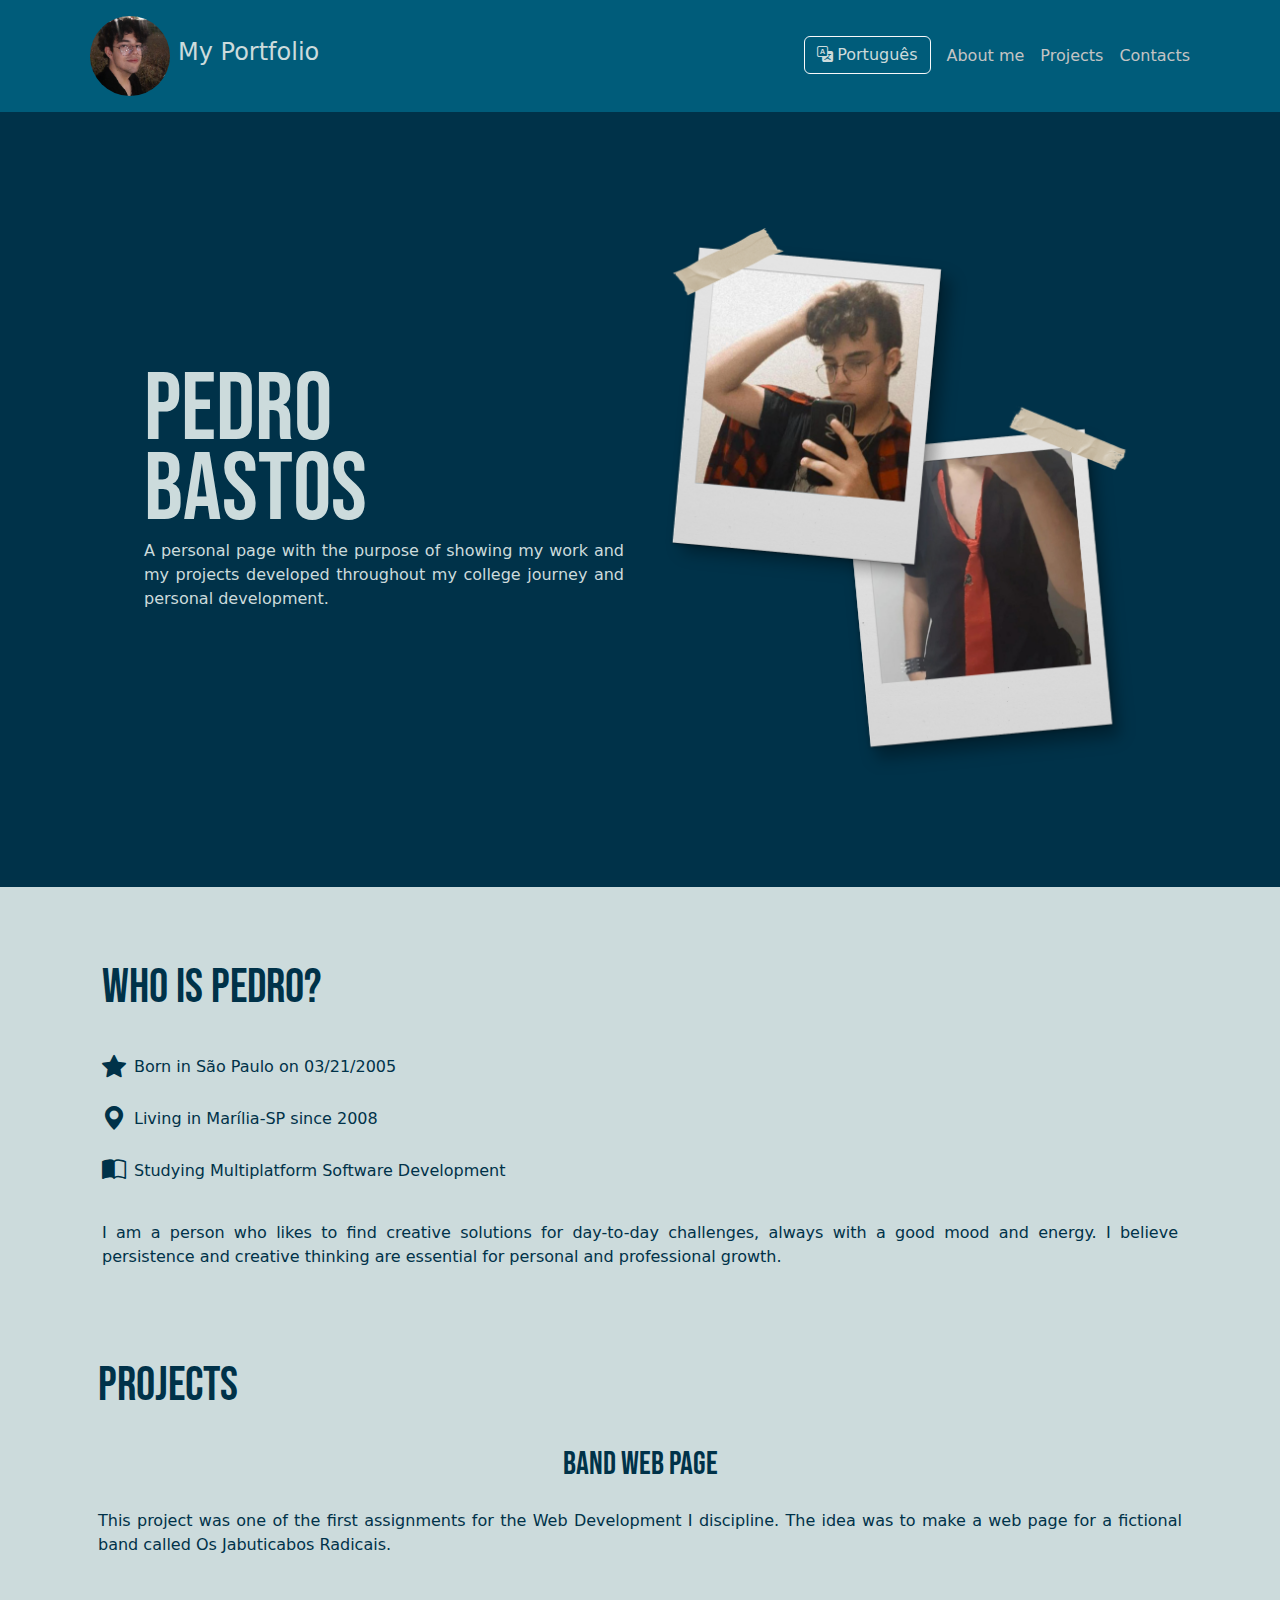
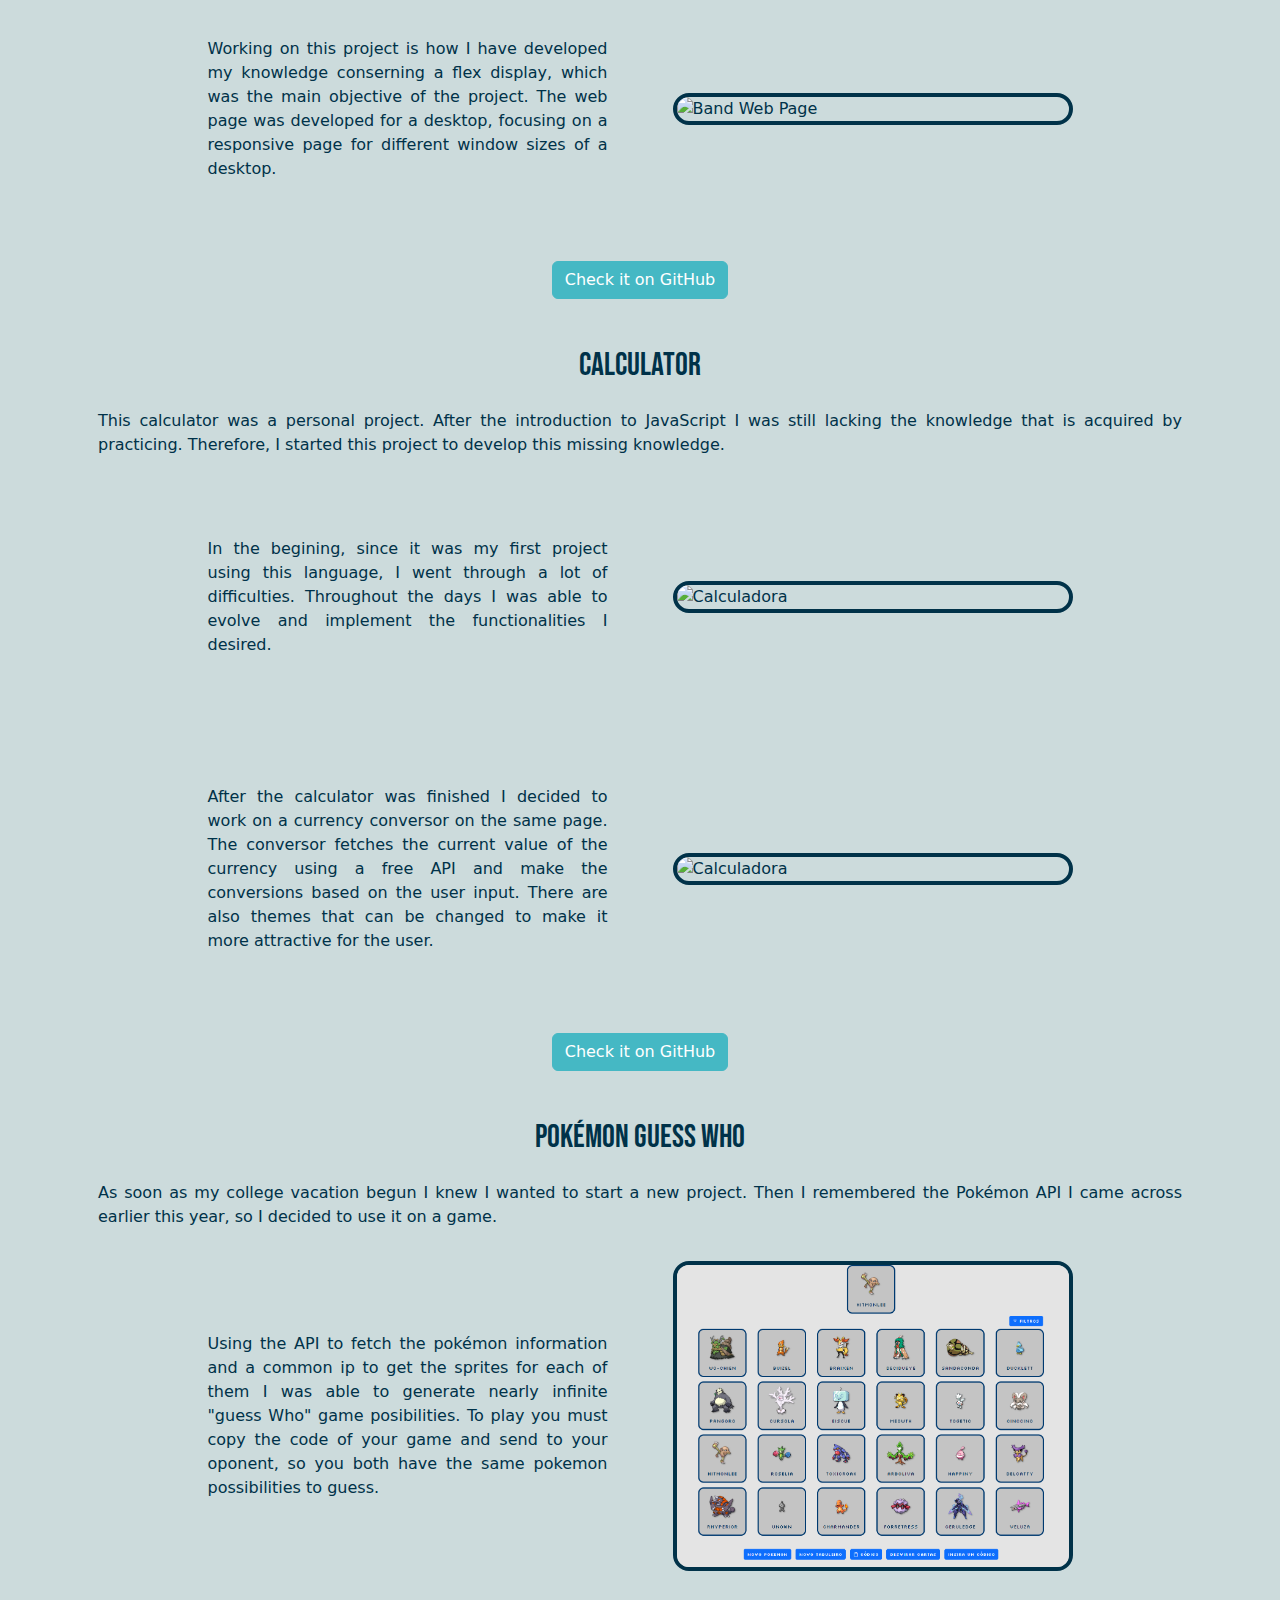
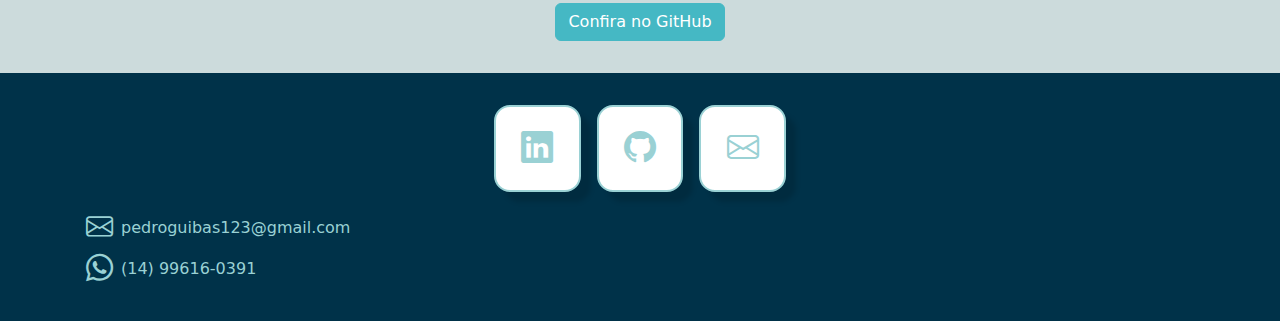
==== portfolio-eng.html @ 7d186d84 "Adição do projeto Cara-a-Cara (English Version)" ====
<!DOCTYPE html>
<html lang="pt-br">
    <head>
        <title>Pedro Bastos</title>
        <meta charset="utf-8">
        <meta name="viewport" content="width=device-width, initial-scale=1" />
        <link href="https://cdn.jsdelivr.net/npm/bootstrap@5.3.3/dist/css/bootstrap.min.css" rel="stylesheet" integrity="sha384-QWTKZyjpPEjISv5WaRU9OFeRpok6YctnYmDr5pNlyT2bRjXh0JMhjY6hW+ALEwIH" crossorigin="anonymous">
        <link rel="stylesheet" href="https://cdn.jsdelivr.net/npm/bootstrap-icons@1.11.3/font/bootstrap-icons.min.css">
        <link href="css/style.css" rel="stylesheet" type="text/css">
    </head>
    <body>
        <header>
            <div class="headerContainer container">
                <div class="headerContent row">
                    <nav class="navbar navbar-expand-lg">
                        <div class="container">
                            <div class="nav-brand d-flex align-items-center">
                                <a href="#">
                                    <img src="img/brandImage.jpeg" alt="Logo Disc-ing" class="headerLogo">
                                </a>
                                <h1 class="headerTitle">My Portfolio</h1>
                            </div>
                            <div id="translateLinkContainerMd" class="translateLinkContainer">
                                <a href="index.html" class="translateLink align-items-center d-flex justify-content-center align-items-center btn btn-outline-light">
                                    <i class="bi bi-translate"></i>
                                    <p class="mb-0">Português</p>
                                </a>
                            </div>
                            <button class="navbar-toggler" type="button" data-bs-toggle="collapse" data-bs-target="#navbarSupportedContent" aria-controls="#navbarSupportedContent" aria-expanded="false" aria-label="Esconder a navegação">
                                <i class="bi bi-list p-0"></i>
                            </button>
                            <div class="collapse navbar-collapse justify-content-end" id="navbarSupportedContent">
                                <div id="translateLinkContainerLg" class="translateLinkContainer">
                                    <a href="index.html" class="translateLink align-items-center d-flex justify-content-between gap-1 btn btn-outline-light">
                                        <i class="bi bi-translate"></i>
                                        <p class="mb-0">Português</p>
                                    </a>
                                </div>
                                <ul class="navbar-nav ml-auto mb-lh-0">
                                    <li class="nav-item">
                                        <a class="nav-link" href="#sobreMim">About me</a>
                                    </li>
                                    <li class="nav-item">
                                        <a class="nav-link" href="#projetos">Projects</a>
                                    </li>
                                    <li class="nav-item">
                                        <a class="nav-link" href="#contato">Contacts</a>
                                    </li>
                                </ul>
                            </div>
                        </div>
                    </nav>
                </div>
            </div>
        </header>
        <main>
            <section class="mainIntroContainer p-3 container-fluid d-flex align-items-center">
                <div class="mainIntro container col-10 d-flex flex-wrap justify-content-center align-items-center">
                    <div class="mainIntroTitleContainer m-3 d-flex justify-content-center">
                        <div class="mainIntroTitleContent">
                            <h1 class="mainIntroTitle">Pedro<br>Bastos</h1>
                            <p class="mainIntroText">A personal page with the purpose of showing my work and my projects developed throughout my college journey and personal development.</p>    
                        </div>
                    </div>
                    <div class="mainIntroImageContainer m-3">
                        <img src="img/introImage.png" alt="Imagem de Pedro Bastos" class="mainIntroImage">
                    </div>
                </div>
            </section>
            <section class="sobreMimContainer conteiner-fluid" id="sobreMim">
                <div class="sobreMim container d-flex flex-column p-3 justify-content-center">
                    <h1 class="mainTitles">Who is Pedro?</h1>
                    <div class="d-flex flex-wrap flex-column gap-3 m-3">
                        <div class="sobreTopicContainer d-flex align-items-center">
                            <i class="bi bi-star-fill"></i><p class="sobreTopic m-0">Born in São Paulo on 03/21/2005</p>
                        </div>
                        <div class="sobreTopicContainer d-flex align-items-center">
                            <i class="bi bi-geo-alt-fill"></i><p class="sobreTopic m-0">Living in Marília-SP since 2008</p>
                        </div>
                        <div class="sobreTopicContainer d-flex align-items-center">
                            <i class="bi bi-book-half"></i><p class="sobreTopic m-0">Studying Multiplatform Software Development</p>
                        </div>
                    </div>
                    <p class="sobreMimText m-3">I am a person who likes to find creative solutions for day-to-day challenges, always with a good mood and energy. I believe persistence and creative thinking are essential for personal and professional growth.</p>
                </div>
            </section>
            <section class="projetosContainer container-fluid" id="projetos">
                <div class="projetos container d-flex flex-column justify-content-center">
                    <h1 class="mainTitles">Projects</h1>
                    <div class="projeto d-flex flex-column mt-3 mb-3 justify-content-center align-items-center">
                        <h2 class="projectTitle">Band Web Page</h2>
                        <p class="projIntro m-3">This project was one of the first assignments for the Web Development I discipline. The idea was to make a web page for a fictional band called Os Jabuticabos Radicais.</p>
                        <div class="projDiscriptContainer mt-3 mb-3 col-10 d-flex flex-wrap justify-content-around align-items-center">
                            <p class="projDiscript">Working on this project is how I have developed my knowledge conserning a flex display, which was the main objective of the project. The web page was developed for a desktop, focusing on a responsive page for different window sizes of a desktop.</p>
                            <img class="projImg" src="img/jabuticabosCardsImg.png" alt="Band Web Page">
                        </div>
                        <a href="https://github.com/Pedroguibas/Jabuticabos-Radicais" class="downloadBtn m-3 btn btn-primary">Check it on GitHub</a>
                    </div>   
                    <div class="projeto d-flex flex-column mt-3 mb-3 justify-content-center align-items-center">
                        <h2 class="projectTitle">Calculator</h2>
                        <p class="projIntro m-3">This calculator was a personal project. After the introduction to JavaScript I was still lacking the knowledge that is acquired by practicing. Therefore, I started this project to develop this missing knowledge.</p>
                        <div class="projDiscriptContainer mt-3 mb-3 col-10 d-flex flex-wrap justify-content-around align-items-center">
                            <p class="projDiscript">In the begining, since it was my first project using this language, I went through a lot of difficulties. Throughout the days I was able to evolve and implement the functionalities I desired.</p>
                            <img class="projImg" src="img/calcImg.png" alt="Calculadora">
                        </div>
                        <div class="projDiscriptContainer mt-3 mb-3 col-10 d-flex flex-wrap justify-content-around align-items-center">
                            <p class="projDiscript">After the calculator was finished I decided to work on a currency conversor on the same page. The conversor fetches the current value of the currency using a free API and make the conversions based on the user input. There are also themes that can be changed to make it more attractive for the user.</p>
                            <img class="projImg" src="img/conversorImg.png" alt="Calculadora">
                        </div>
                        <a href="https://github.com/Pedroguibas/Calculadora" class="downloadBtn m-3 btn btn-primary">Check it on GitHub</a>
                    </div>
                    <div class="projeto d-flex flex-column mt-3 mb-3 justify-content-center align-items-center">
                        <h2 class="projectTitle">Pokémon Guess Who</h2>
                        <p class="projDiscription m-3">As soon as my college vacation begun I knew I wanted to start a new project. Then I remembered the Pokémon API I came across earlier this year, so I decided to use it on a game.</p>
                        <div class="projDiscriptContainer mt-3 mb-3 col-10 d-flex flex-wrap justify-content-around align-items-center">
                            <p class="projDiscript">Using the API to fetch the pokémon information and a common ip to get the sprites for each of them I was able to generate nearly infinite "guess Who" game posibilities. To play you must copy the code of your game and send to your oponent, so you both have the same pokemon possibilities to guess.</p>
                            <img src="img/Cara-a-caraImg.png" alt="Pokémon Guess Who" class="projImg">
                        </div>
                        <a href="https://github.com/Pedroguibas/Cara-a-Cara" class="downloadBtn m-3 btn btn-primary">Confira no GitHub</a>
                    </div>           
                </div>
            </section>
        </main>
        <footer id="contato">
            <section class="footerContainer container p-3">
                <div class="socialLinksContainer mt-3 d-flex flex-wrap justify-content-center gap-3">
                    <a href="https://www.linkedin.com/in/pedro-bastos-4275b2243/" class="socialIcon d-flex justify-content-center align-items-center">
                        <i class="bi bi-linkedin"></i>
                    </a>
                    <a href="https://github.com/Pedroguibas" class="socialIcon d-flex justify-content-center align-items-center">
                        <i class="bi bi-github"></i>
                    </a>
                    <a href="mailto:pedroguibas123@gmail.com" class="socialIcon d-flex justify-content-center align-items-center">
                        <i class="bi bi-envelope"></i>
                    </a>
                </div>
                <div class="footerContactsContainer pb-3 mt-3">
                    <div class="footerContact d-flex align-items-center gap-2">
                        <i class="bi bi-envelope"></i><p class="footerContacts mb-0">pedroguibas123@gmail.com</p>
                    </div>
                    <div class="footerContact d-flex align-items-center gap-2">
                        <i class="bi bi-whatsapp"></i><p class="footerContacts mb-0">(14) 99616-0391</p>
                    </div>
                </div>
            </section>
        </footer>
        <script src="https://cdn.jsdelivr.net/npm/bootstrap@5.3.3/dist/js/bootstrap.bundle.min.js" integrity="sha384-YvpcrYf0tY3lHB60NNkmXc5s9fDVZLESaAA55NDzOxhy9GkcIdslK1eN7N6jIeHz" crossorigin="anonymous"></script>
    </body>
</html>
---- css/style.css ----
/* --- Geral --- */

@import url("https://cdn.jsdelivr.net/npm/bootstrap-icons@1.11.3/font/bootstrap-icons.min.css");
@font-face {
    font-family: bebas;
    src: url(../fonts/BebasNeue-Regular.ttf);
}
@keyframes appearLeft {
    from {
        opacity: 0;
        transform: translatex(-100px);
    } 
    to {
        opacity: 1;
        transform: translatex(0px);
    }
}
@keyframes appearRight {
    from {
        opacity: 0;
        transform: translatex(100px);
    } 
    to {
        opacity: 1;
        transform: translatex(0px);
    }
}
@keyframes appear {
    from {
        opacity: 0;
        scale: 0.5;
    } 
    to {
        opacity: 1;
        scale: 1;
    }
}
.bebas-neue-regular {
    font-family: "Bebas Neue", sans-serif;
    font-weight: 400;
    font-style: normal;
}
body {
    background-color: #003249;
}
* {
    text-align: justify;
}
*, .mainIntro * {
    color: #CCDBDC;
}
main * {
    color: #003249;
}
a {
    text-decoration: none;
}

/* --- Header --- */

header {
    background-color: #005C7A;
}
.headerLogo {
    width: 5rem;
    border-radius: 100%;
    margin: 0.5rem;
}
nav a{
    color: #C4C4C4 !important;
}
#translateLinkContainerMd {
    display: none;
    flex: 1;
    width: 2.5rem;
    height: 2.5rem;
    padding: 0;
}
#translateLinkContainerLg {
    height: 2.5rem;
}
.translateLink:hover * {
    color: #005C7A;
    transition: all 200ms ease;
}
.translateLink {
    margin-right: 0.5rem;
    width: fit-content;
    float: right;
}
.navbar-toggler {
    border-color: #CCDBDC;
    padding: 0;
    position: relative;
    height: 2.5rem;
    width: 2.5rem;
}
.navbar-toggler i {
    font-size: 1.5rem;
    position: absolute;
    top: 50%;
    left: 50%;
    transform: translate(-50%, -50%);
    color: #CCDBDC;
}
@media screen and (max-width: 991px) {
    #translateLinkContainerMd {
        display: flex;
        justify-content: end;
        align-items: center;
    }
    #translateLinkContainerLg {
        display: none;
    }
}

/* --- Main --- */

main {
    background-color: #CCDBDC;
}
.mainTitles {
    font-family: bebas;
    font-size: 3rem;
    margin: 1rem;
    animation: appearLeft ease;
    animation-timeline: view();
    animation-range: entry 0% cover 30%;
}


/* --- Intro --- */

.mainIntroContainer {
    background-color: #003249;
}
.mainIntro {
    padding: 5rem 0;
}
.mainIntroTitle {
    font-family: bebas;
}
.mainIntroImageContainer img {
    width: 30rem;
}

/* --- Sobre Mim --- */

.sobreMimContainer {
    padding: 2.5rem 0;
}
.sobreMimText {
    animation: appearRight ease;
    animation-timeline: view();
    animation-range: entry 0% cover 30%;
}
.sobreMim i {
    font-size: 1.5rem;
    margin-right: 0.5rem;
}.sobreTopicContainer {
    animation: appearLeft ease;
    animation-timeline: view();
    animation-range: entry 0% cover 30%;
}

/* --- Projetos --- */

.projectTitle {
    font-family: bebas;
    width: fit-content;
}
.projDiscript {
    width: 25rem;
    margin: 3rem 0;
    animation: appearLeft ease;
    animation-timeline: view();
    animation-range: entry 0% cover 30%;
}
.projImg {
    width: 25rem;
    border: 4px solid #003249;
    border-radius: 1rem;
    animation: appearRight ease;
    animation-timeline: view();
    animation-range: entry 0% cover 30%;
}
.downloadBtn {
    background-color: #45B8C4;
    border-color: #45B8C4;
    animation: appear ease;
    animation-timeline: view();
    animation-range: entry 0% cover 15%;
}
.downloadBtn:hover {
    background-color: #31909B;
    border-color: #31909B;
}

/* --- Footer --- */

@keyframes slide {
    50% {
        left: 10%;
        top: -40%;
    }
    100% {
        left: -15%;
        top: -15%;
    }
}

footer {
    background-color: #003249;
}
.socialIcon {
    width: 5.425rem;
    height: 5.425rem;
    border-radius: 16px;
    border: 2px solid #9AD1D4;
    background-color: #fff;
    overflow: hidden;
    position: relative;
    box-shadow: 10px 10px 5px #00000023;
}
.socialIcon i {
    font-size: 2rem;
    color: #9AD1D4;
    transition: all 200ms ease;
}
.socialIcon:hover i {
    scale: 1.2;
    color: #f1f1f1;
}
.socialIcon:before {
    background: var(--color);
    content: "";
    position: absolute;
    width: 130%;
    height: 130%;
    left: -110%;
    top: 80%;
    transform: rotate(45deg);
}
.socialIcon:hover:before {
    animation: slide 700ms forwards;
}

.socialIcon:has(.bi-linkedin) {
    --color: #0077b5;
}
.socialIcon:has(.bi-github) {
    --color: #333;
}
.socialIcon:has(.bi-envelope) {
    --color: #d13737;
}

.footerContactsContainer i {
    font-size: 1.7rem;
    color: #9AD1D4;
}
.footerContactsContainer p {
    color: #9AD1D4;
    width: fit-content;
}

/* --- Responsividade --- */

@media screen and (max-width: 600px) {
    .headerTitle {
        font-size: 1rem
    }
    .headerLogo {
        width: 3rem;
    }
    nav .translateLink p {
        display: none;
    }
    .mainIntroText {
        font-size: 0.7rem;
    }
    .mainIntroTitle {
        font-size: 4rem;
        line-height: 3rem;
    }
    .mainIntroImageContainer img {
        width: 70vw;
    }
    .projImg {
        width: 14rem;
    }
    .projDiscript {
        font-size: 1rem;
        width: 80vw;
    }
}
@media screen and (min-width: 601px) {
    .headerTitle {
        font-size: 1.5rem
    }
    .headerLogo {
        width: 5rem;
    }
    .mainIntroText {
        max-width: 30rem;
        font-size: 1rem;
    }
    .mainIntroTitle {
        font-size: 6rem;
        line-height: 5rem;
    }
}
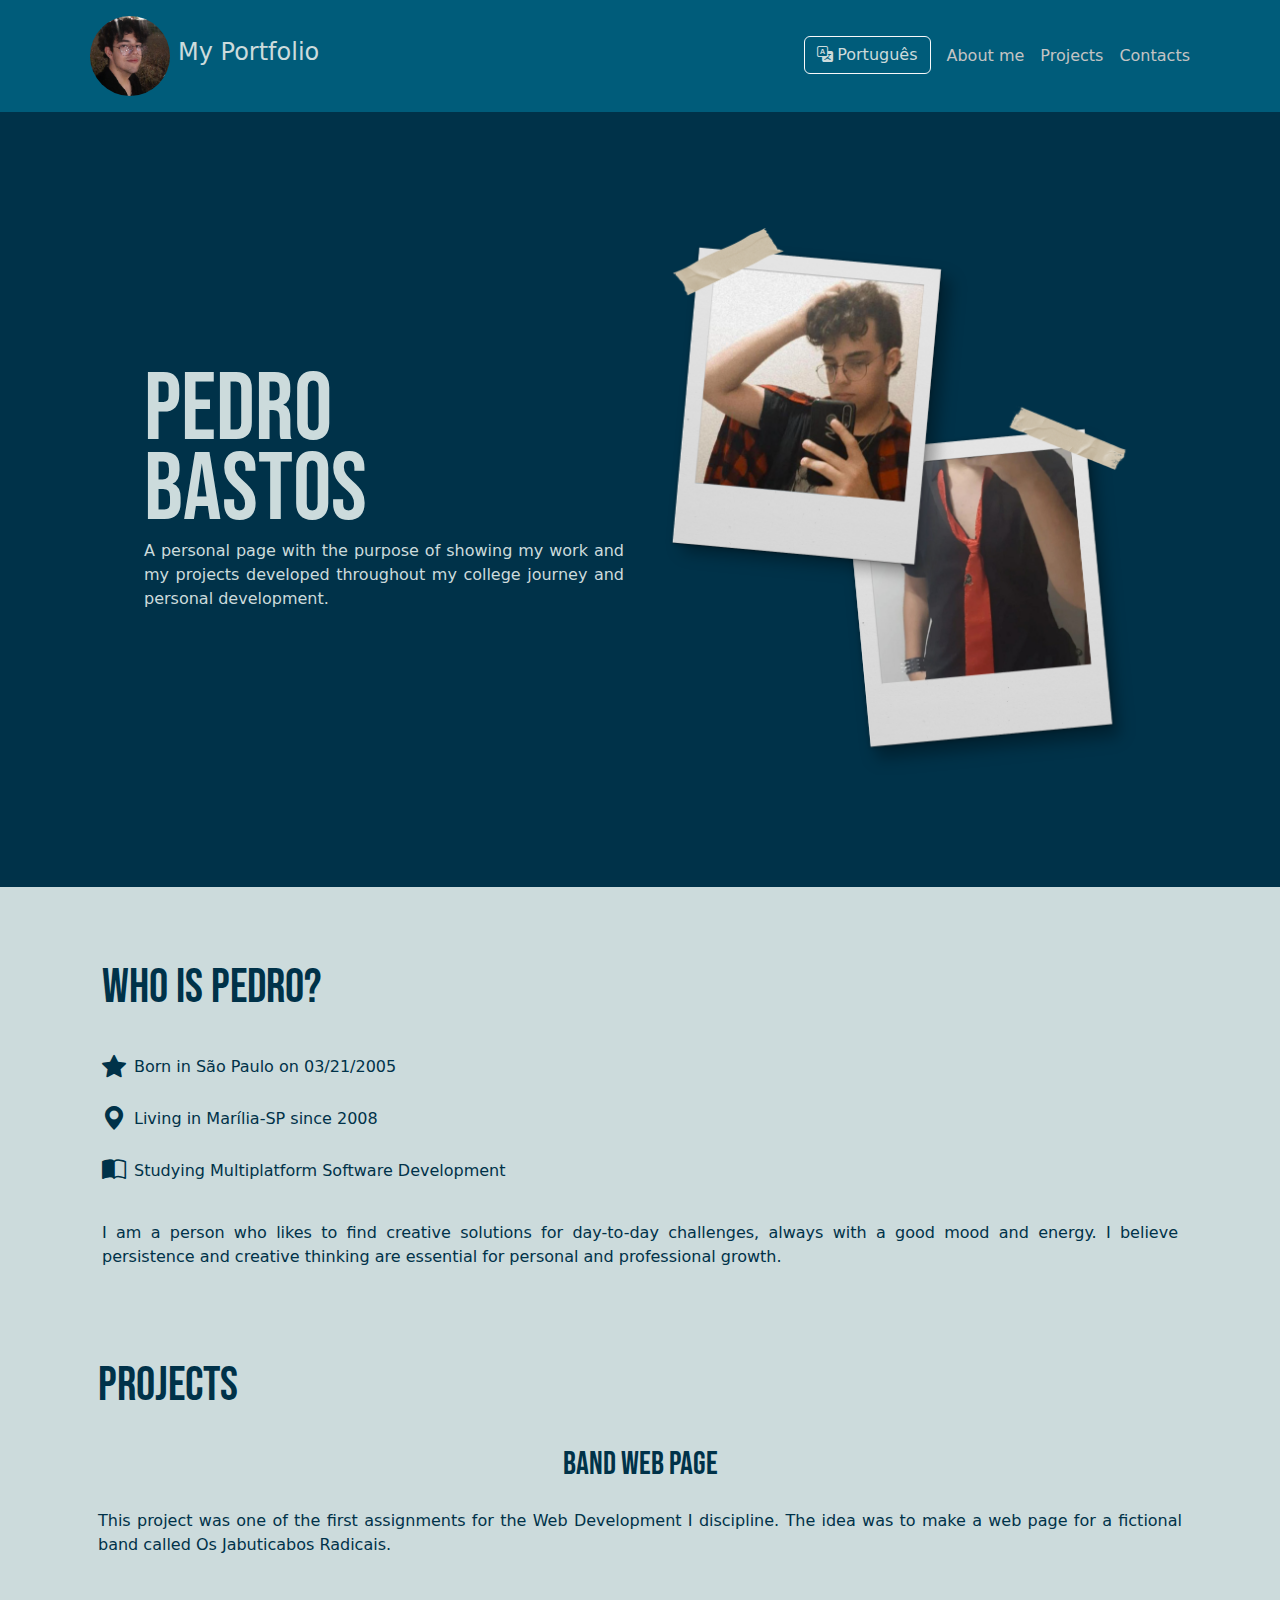
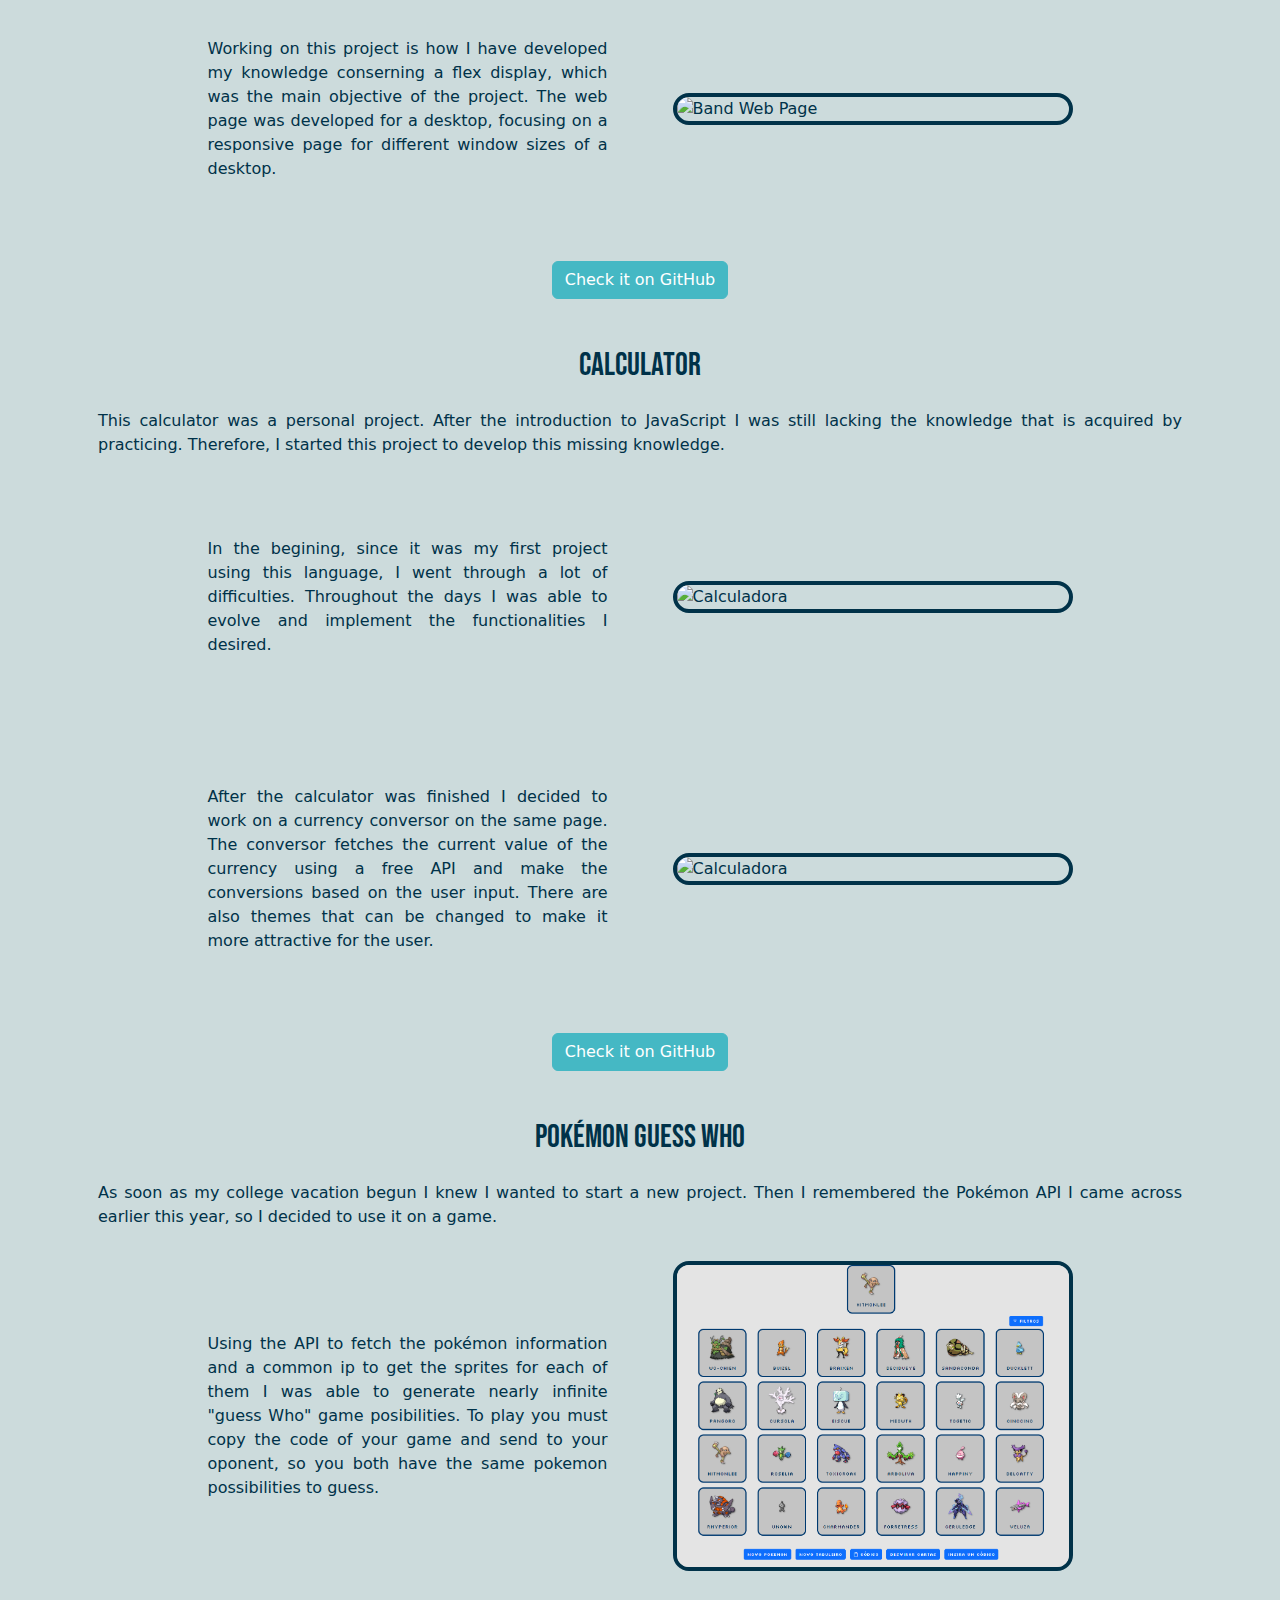
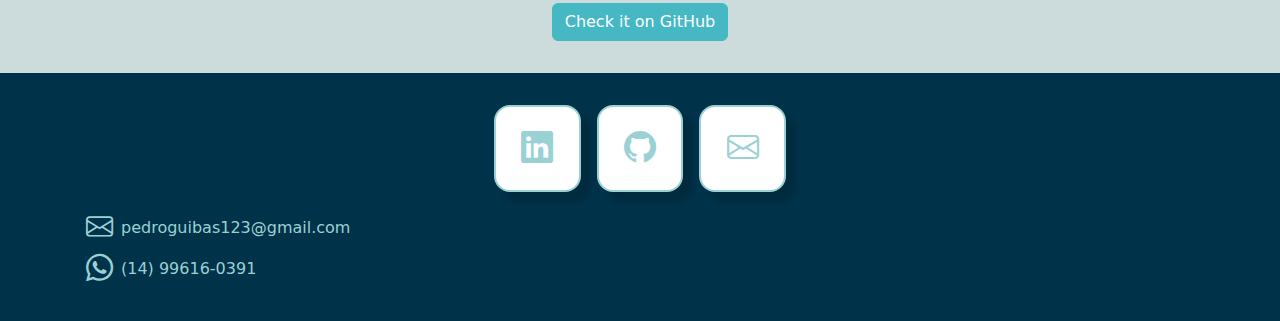
==== commit f0baf53d: "Correção de erro na tradução para inglês" ====
--- a/portfolio-eng.html
+++ b/portfolio-eng.html
@@ -116,7 +116,7 @@
                             <p class="projDiscript">Using the API to fetch the pokémon information and a common ip to get the sprites for each of them I was able to generate nearly infinite "guess Who" game posibilities. To play you must copy the code of your game and send to your oponent, so you both have the same pokemon possibilities to guess.</p>
                             <img src="img/Cara-a-caraImg.png" alt="Pokémon Guess Who" class="projImg">
                         </div>
-                        <a href="https://github.com/Pedroguibas/Cara-a-Cara" class="downloadBtn m-3 btn btn-primary">Confira no GitHub</a>
+                        <a href="https://github.com/Pedroguibas/Cara-a-Cara" class="downloadBtn m-3 btn btn-primary">Check it on GitHub</a>
                     </div>           
                 </div>
             </section>
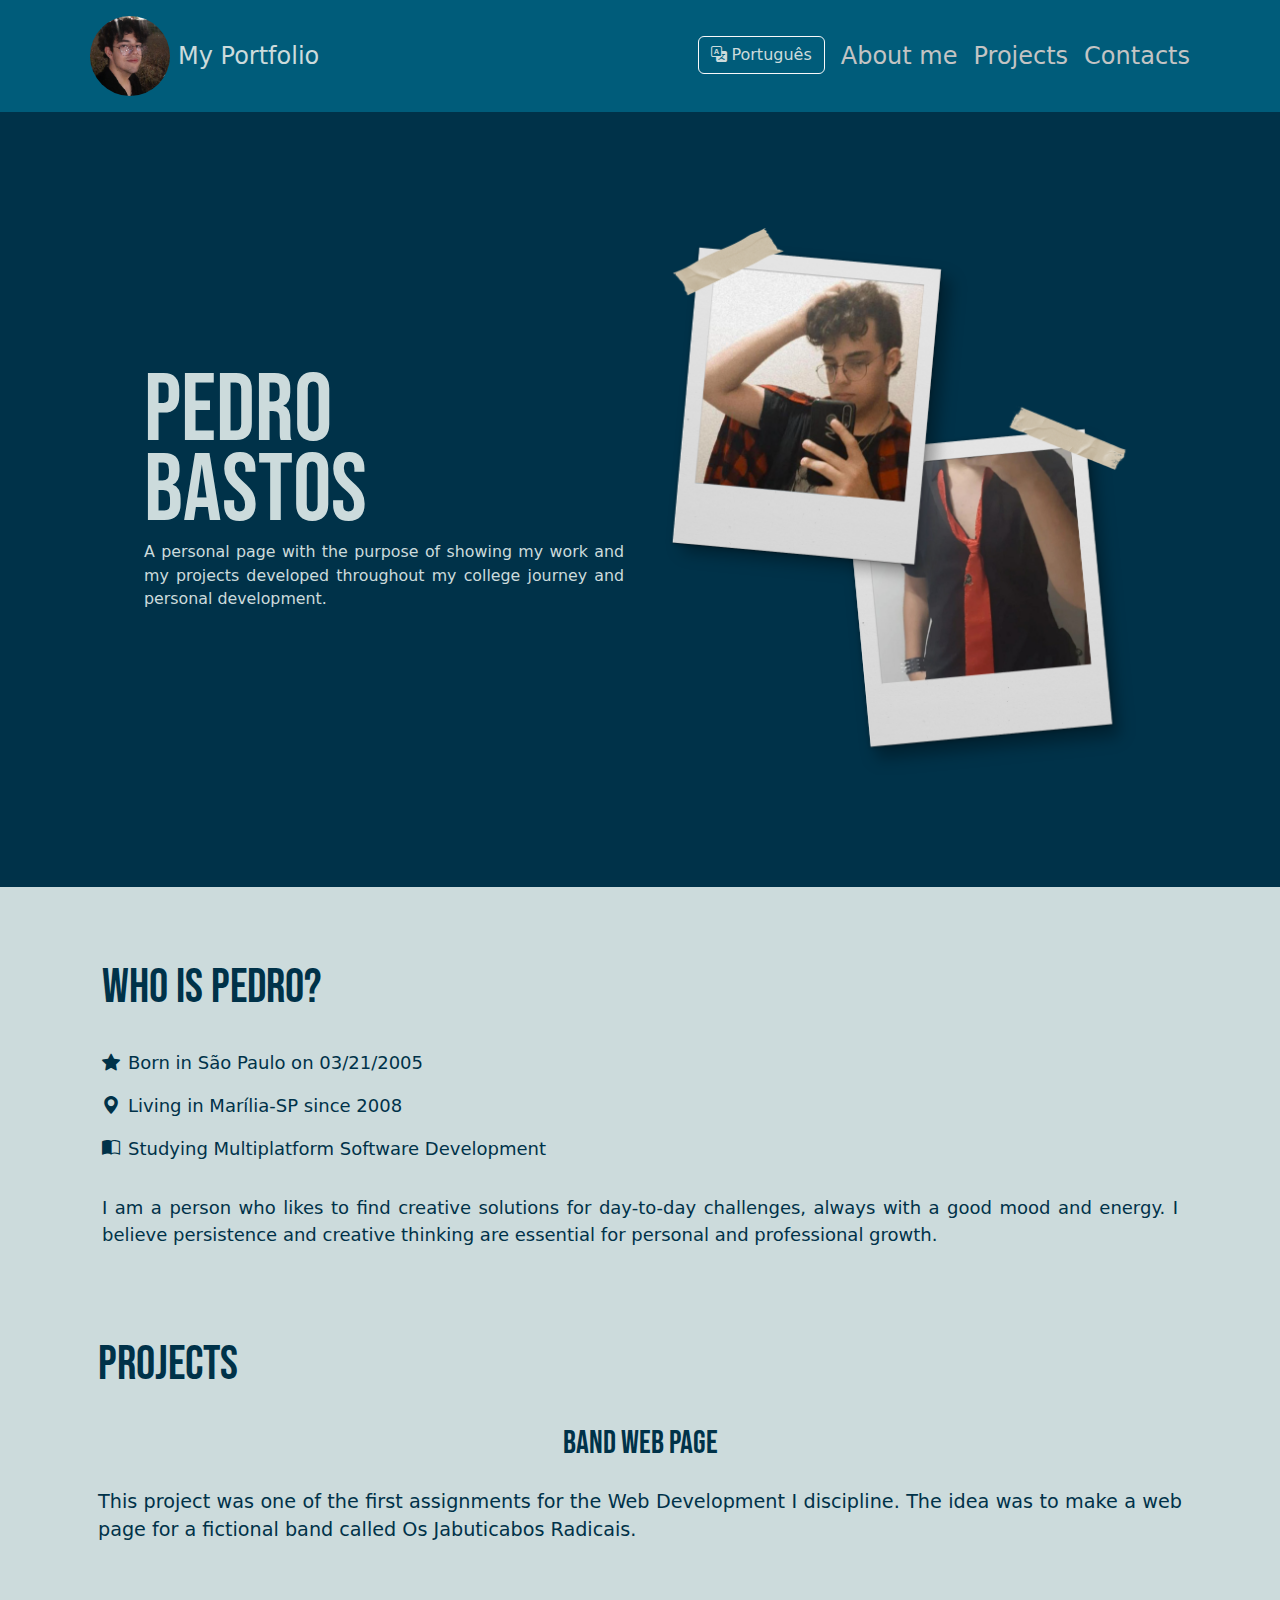
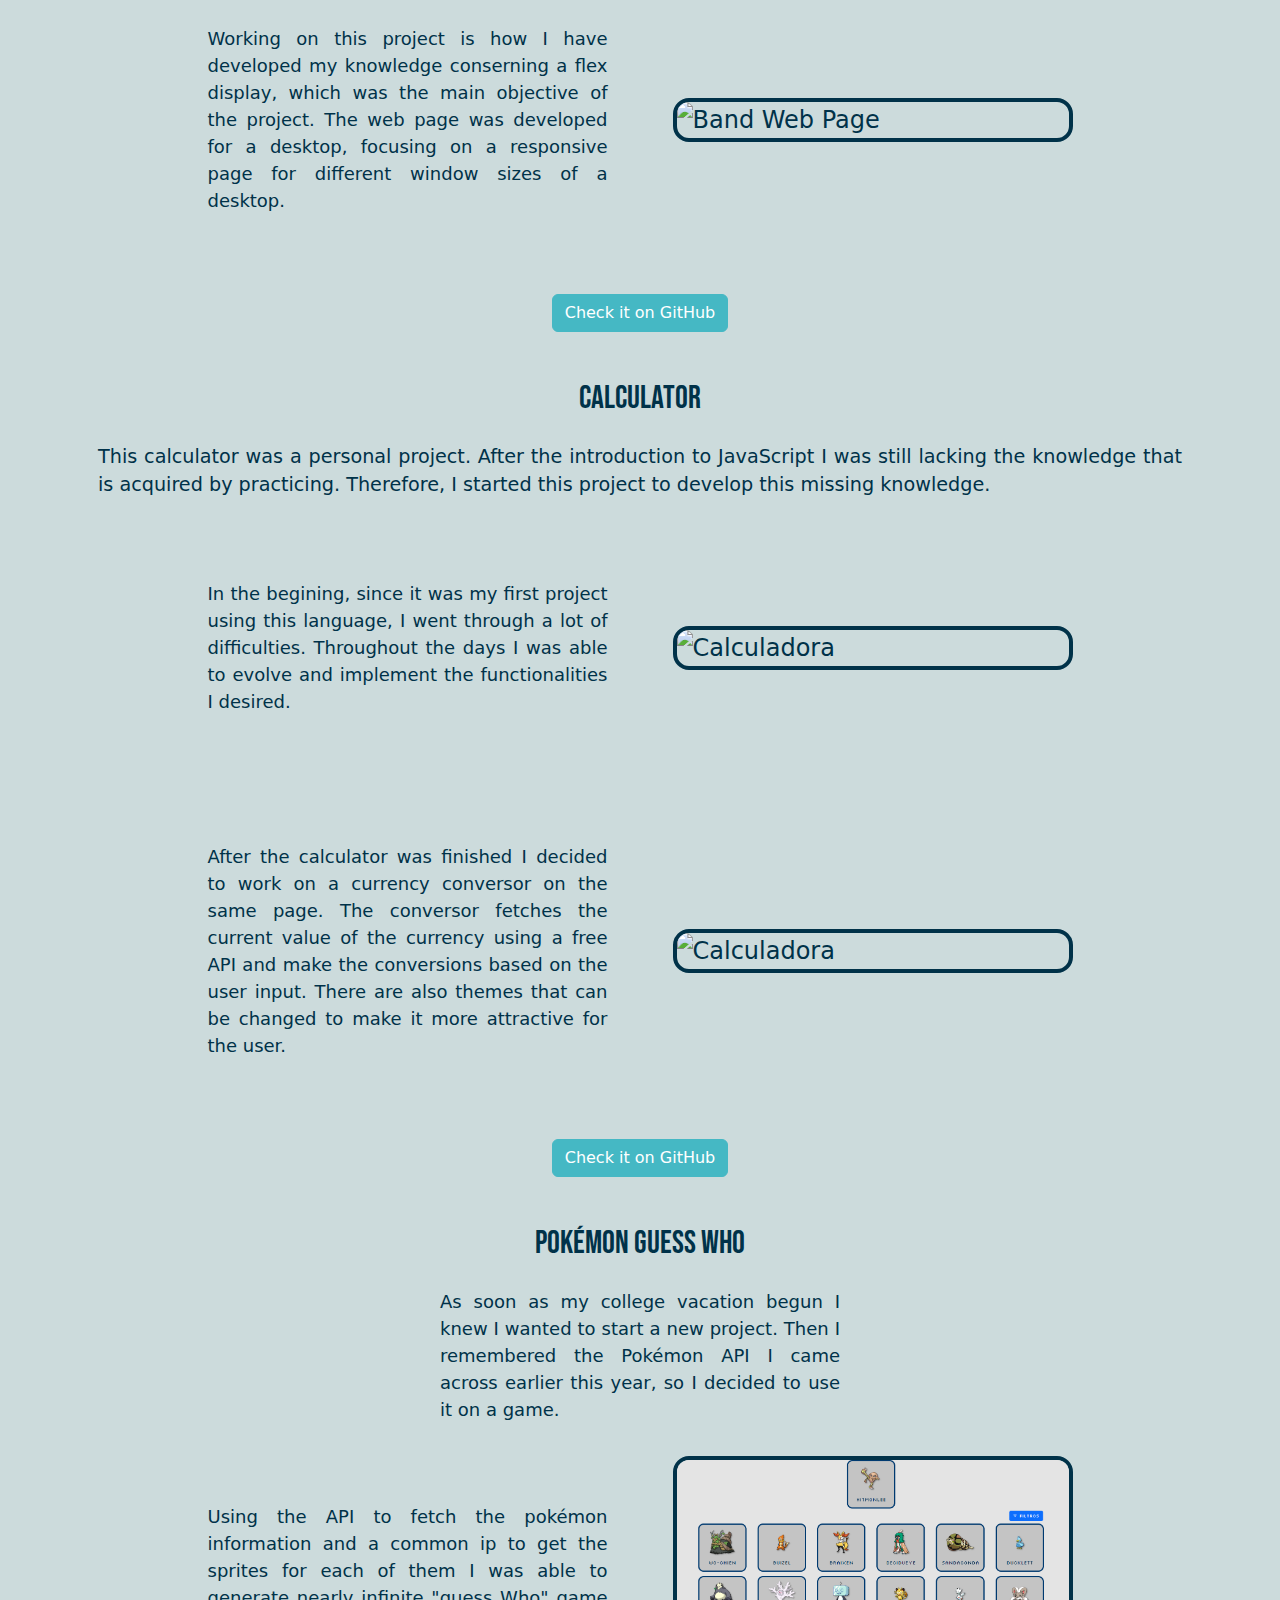
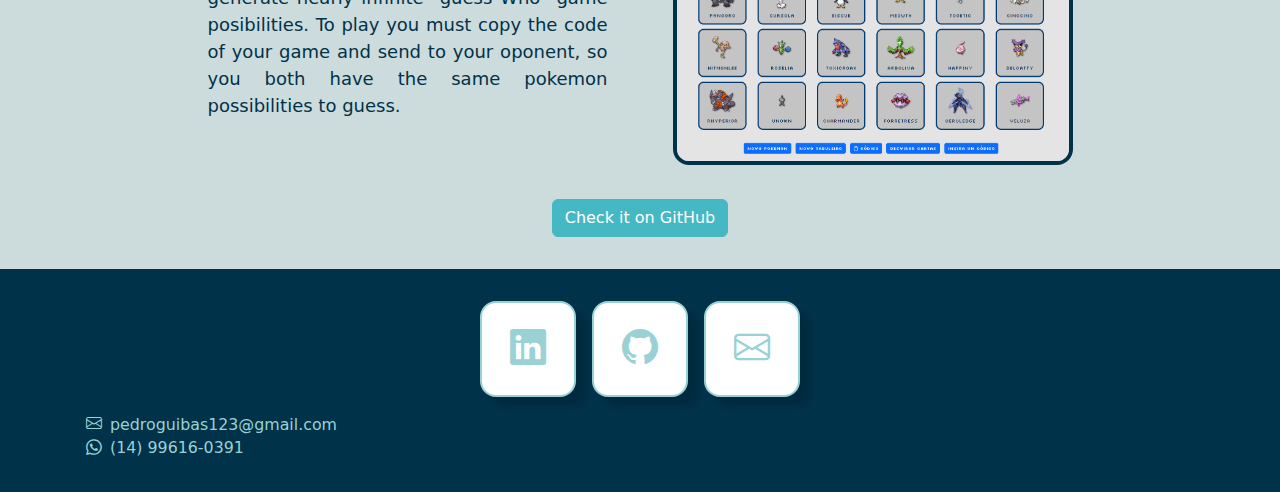
==== commit da9d807d: "Pequenas mudanças de estilo" ====
--- a/portfolio-eng.html
+++ b/portfolio-eng.html
@@ -111,7 +111,7 @@
                     </div>
                     <div class="projeto d-flex flex-column mt-3 mb-3 justify-content-center align-items-center">
                         <h2 class="projectTitle">Pokémon Guess Who</h2>
-                        <p class="projDiscription m-3">As soon as my college vacation begun I knew I wanted to start a new project. Then I remembered the Pokémon API I came across earlier this year, so I decided to use it on a game.</p>
+                        <p class="projDiscript m-3">As soon as my college vacation begun I knew I wanted to start a new project. Then I remembered the Pokémon API I came across earlier this year, so I decided to use it on a game.</p>
                         <div class="projDiscriptContainer mt-3 mb-3 col-10 d-flex flex-wrap justify-content-around align-items-center">
                             <p class="projDiscript">Using the API to fetch the pokémon information and a common ip to get the sprites for each of them I was able to generate nearly infinite "guess Who" game posibilities. To play you must copy the code of your game and send to your oponent, so you both have the same pokemon possibilities to guess.</p>
                             <img src="img/Cara-a-caraImg.png" alt="Pokémon Guess Who" class="projImg">
--- a/css/style.css
+++ b/css/style.css
@@ -1,9 +1,16 @@
 /* --- Geral --- */
 
 @import url("https://cdn.jsdelivr.net/npm/bootstrap-icons@1.11.3/font/bootstrap-icons.min.css");
-@font-face {
-    font-family: bebas;
-    src: url(../fonts/BebasNeue-Regular.ttf);
+@import url('https://fonts.googleapis.com/css2?family=Bebas+Neue&display=swap');
+@keyframes slide {
+    50% {
+        left: 10%;
+        top: -40%;
+    }
+    100% {
+        left: -15%;
+        top: -15%;
+    }
 }
 @keyframes appearLeft {
     from {
@@ -35,11 +42,6 @@
         scale: 1;
     }
 }
-.bebas-neue-regular {
-    font-family: "Bebas Neue", sans-serif;
-    font-weight: 400;
-    font-style: normal;
-}
 body {
     background-color: #003249;
 }
@@ -60,6 +62,10 @@
 
 header {
     background-color: #005C7A;
+}
+.headerTitle {
+    margin: 0;
+    font-size: 1em
 }
 .headerLogo {
     width: 5rem;
@@ -120,8 +126,8 @@
     background-color: #CCDBDC;
 }
 .mainTitles {
-    font-family: bebas;
-    font-size: 3rem;
+    font-family: Bebas Neue;
+    font-size: 2em;
     margin: 1rem;
     animation: appearLeft ease;
     animation-timeline: view();
@@ -134,11 +140,19 @@
 .mainIntroContainer {
     background-color: #003249;
 }
+.mainIntroText {
+    max-width: 30rem;
+    font-size: .66em;
+}
+.mainIntroTitle {
+    font-size: 4em;
+    line-height: 5rem;
+}
 .mainIntro {
     padding: 5rem 0;
 }
 .mainIntroTitle {
-    font-family: bebas;
+    font-family: Bebas Neue;
 }
 .mainIntroImageContainer img {
     width: 30rem;
@@ -150,14 +164,17 @@
     padding: 2.5rem 0;
 }
 .sobreMimText {
+    font-size: .75em;
     animation: appearRight ease;
     animation-timeline: view();
     animation-range: entry 0% cover 30%;
 }
 .sobreMim i {
-    font-size: 1.5rem;
+    font-size: .75em;
+    font-size: 1em;
     margin-right: 0.5rem;
 }.sobreTopicContainer {
+    font-size: .75em;
     animation: appearLeft ease;
     animation-timeline: view();
     animation-range: entry 0% cover 30%;
@@ -166,10 +183,14 @@
 /* --- Projetos --- */
 
 .projectTitle {
-    font-family: bebas;
+    font-family: Bebas Neue;
     width: fit-content;
 }
+.projIntro {
+    font-size: 0.8em;
+}
 .projDiscript {
+    font-size: .75em;
     width: 25rem;
     margin: 3rem 0;
     animation: appearLeft ease;
@@ -198,23 +219,12 @@
 
 /* --- Footer --- */
 
-@keyframes slide {
-    50% {
-        left: 10%;
-        top: -40%;
-    }
-    100% {
-        left: -15%;
-        top: -15%;
-    }
-}
-
 footer {
     background-color: #003249;
 }
 .socialIcon {
-    width: 5.425rem;
-    height: 5.425rem;
+    width: 4em;
+    height: 4em;
     border-radius: 16px;
     border: 2px solid #9AD1D4;
     background-color: #fff;
@@ -223,7 +233,7 @@
     box-shadow: 10px 10px 5px #00000023;
 }
 .socialIcon i {
-    font-size: 2rem;
+    font-size: 1.5em;
     color: #9AD1D4;
     transition: all 200ms ease;
 }
@@ -231,7 +241,7 @@
     scale: 1.2;
     color: #f1f1f1;
 }
-.socialIcon:before {
+.socialIcon::before {
     background: var(--color);
     content: "";
     position: absolute;
@@ -241,7 +251,7 @@
     top: 80%;
     transform: rotate(45deg);
 }
-.socialIcon:hover:before {
+.socialIcon:hover::before {
     animation: slide 700ms forwards;
 }
 
@@ -256,19 +266,20 @@
 }
 
 .footerContactsContainer i {
-    font-size: 1.7rem;
+    font-size: .66em;
     color: #9AD1D4;
 }
 .footerContactsContainer p {
+    font-size: .66em;
     color: #9AD1D4;
     width: fit-content;
 }
 
-/* --- Responsividade --- */
+/* --- Media Query --- */
 
 @media screen and (max-width: 600px) {
-    .headerTitle {
-        font-size: 1rem
+    body {
+        font-size: 1em;
     }
     .headerLogo {
         width: 3rem;
@@ -276,11 +287,7 @@
     nav .translateLink p {
         display: none;
     }
-    .mainIntroText {
-        font-size: 0.7rem;
-    }
     .mainIntroTitle {
-        font-size: 4rem;
         line-height: 3rem;
     }
     .mainIntroImageContainer img {
@@ -290,23 +297,11 @@
         width: 14rem;
     }
     .projDiscript {
-        font-size: 1rem;
         width: 80vw;
     }
 }
 @media screen and (min-width: 601px) {
-    .headerTitle {
-        font-size: 1.5rem
-    }
-    .headerLogo {
-        width: 5rem;
-    }
-    .mainIntroText {
-        max-width: 30rem;
-        font-size: 1rem;
-    }
-    .mainIntroTitle {
-        font-size: 6rem;
-        line-height: 5rem;
+    body {
+        font-size: 1.5em;
     }
 }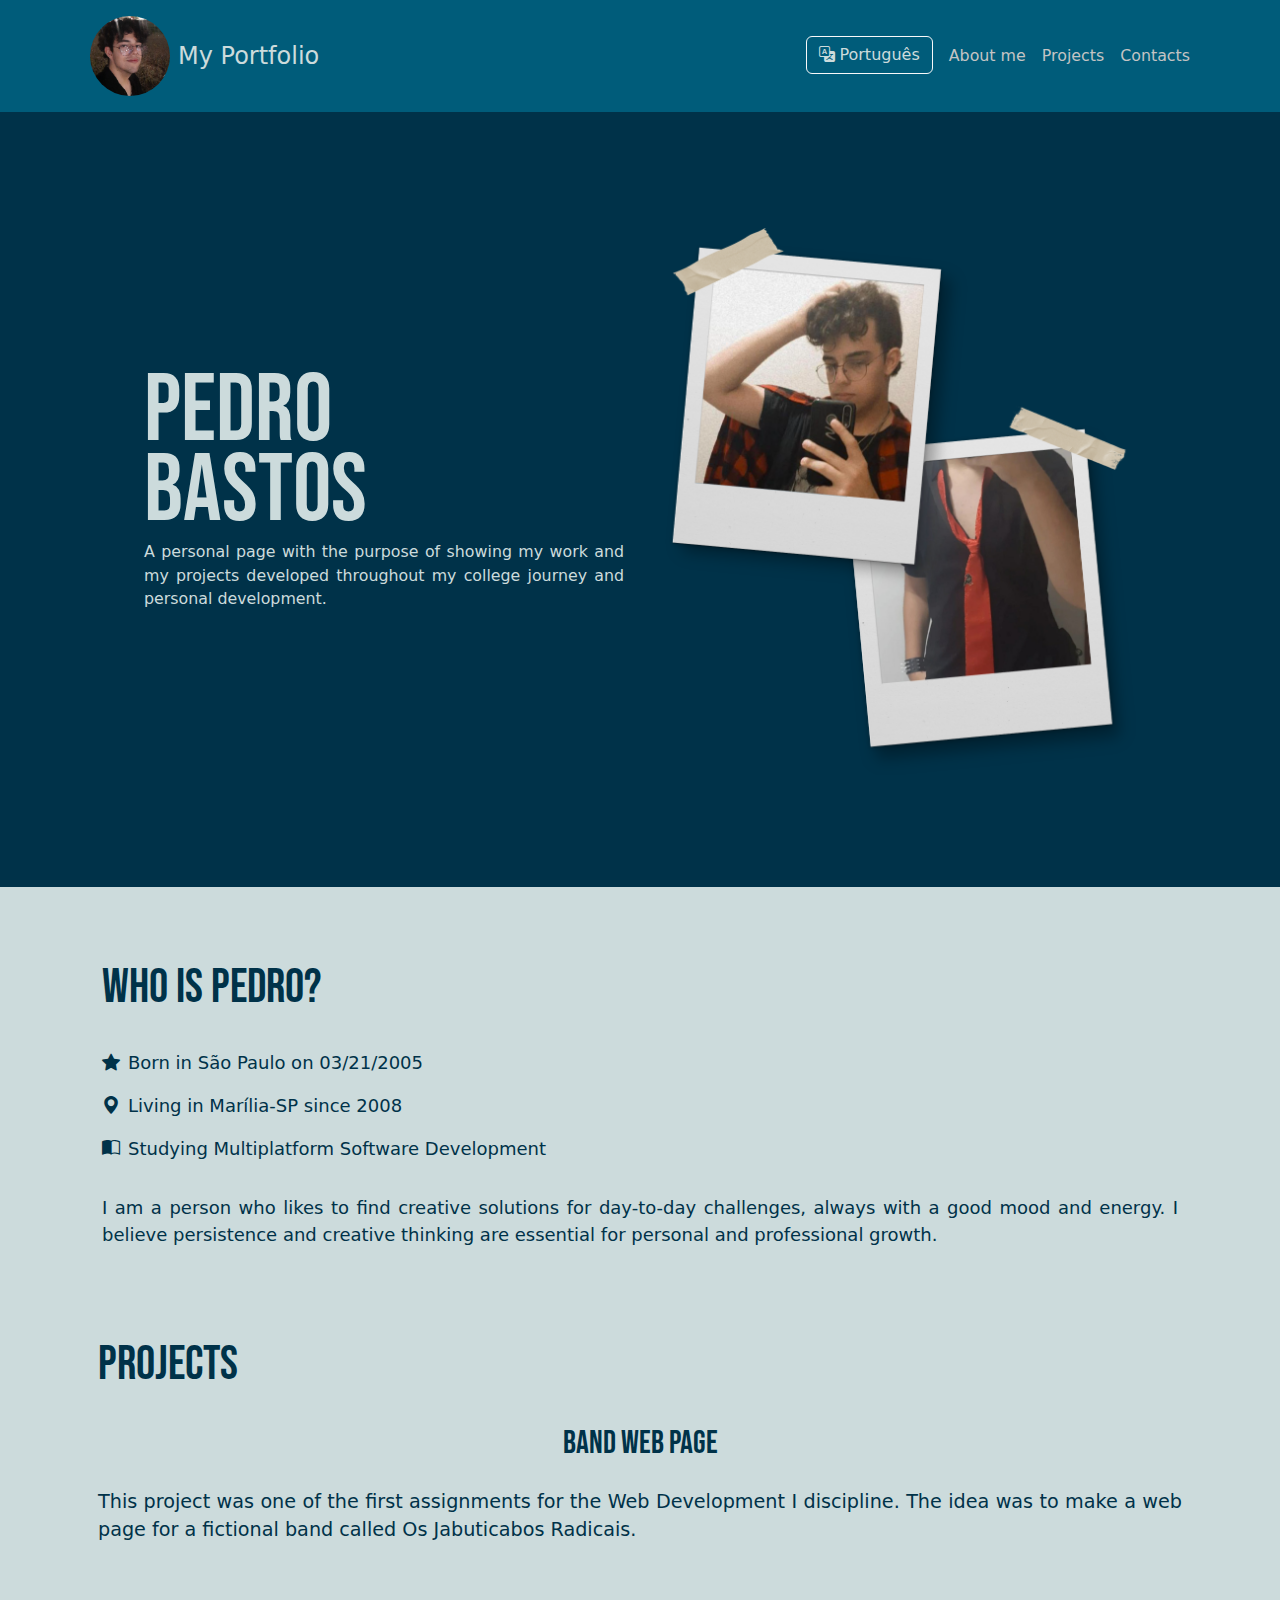
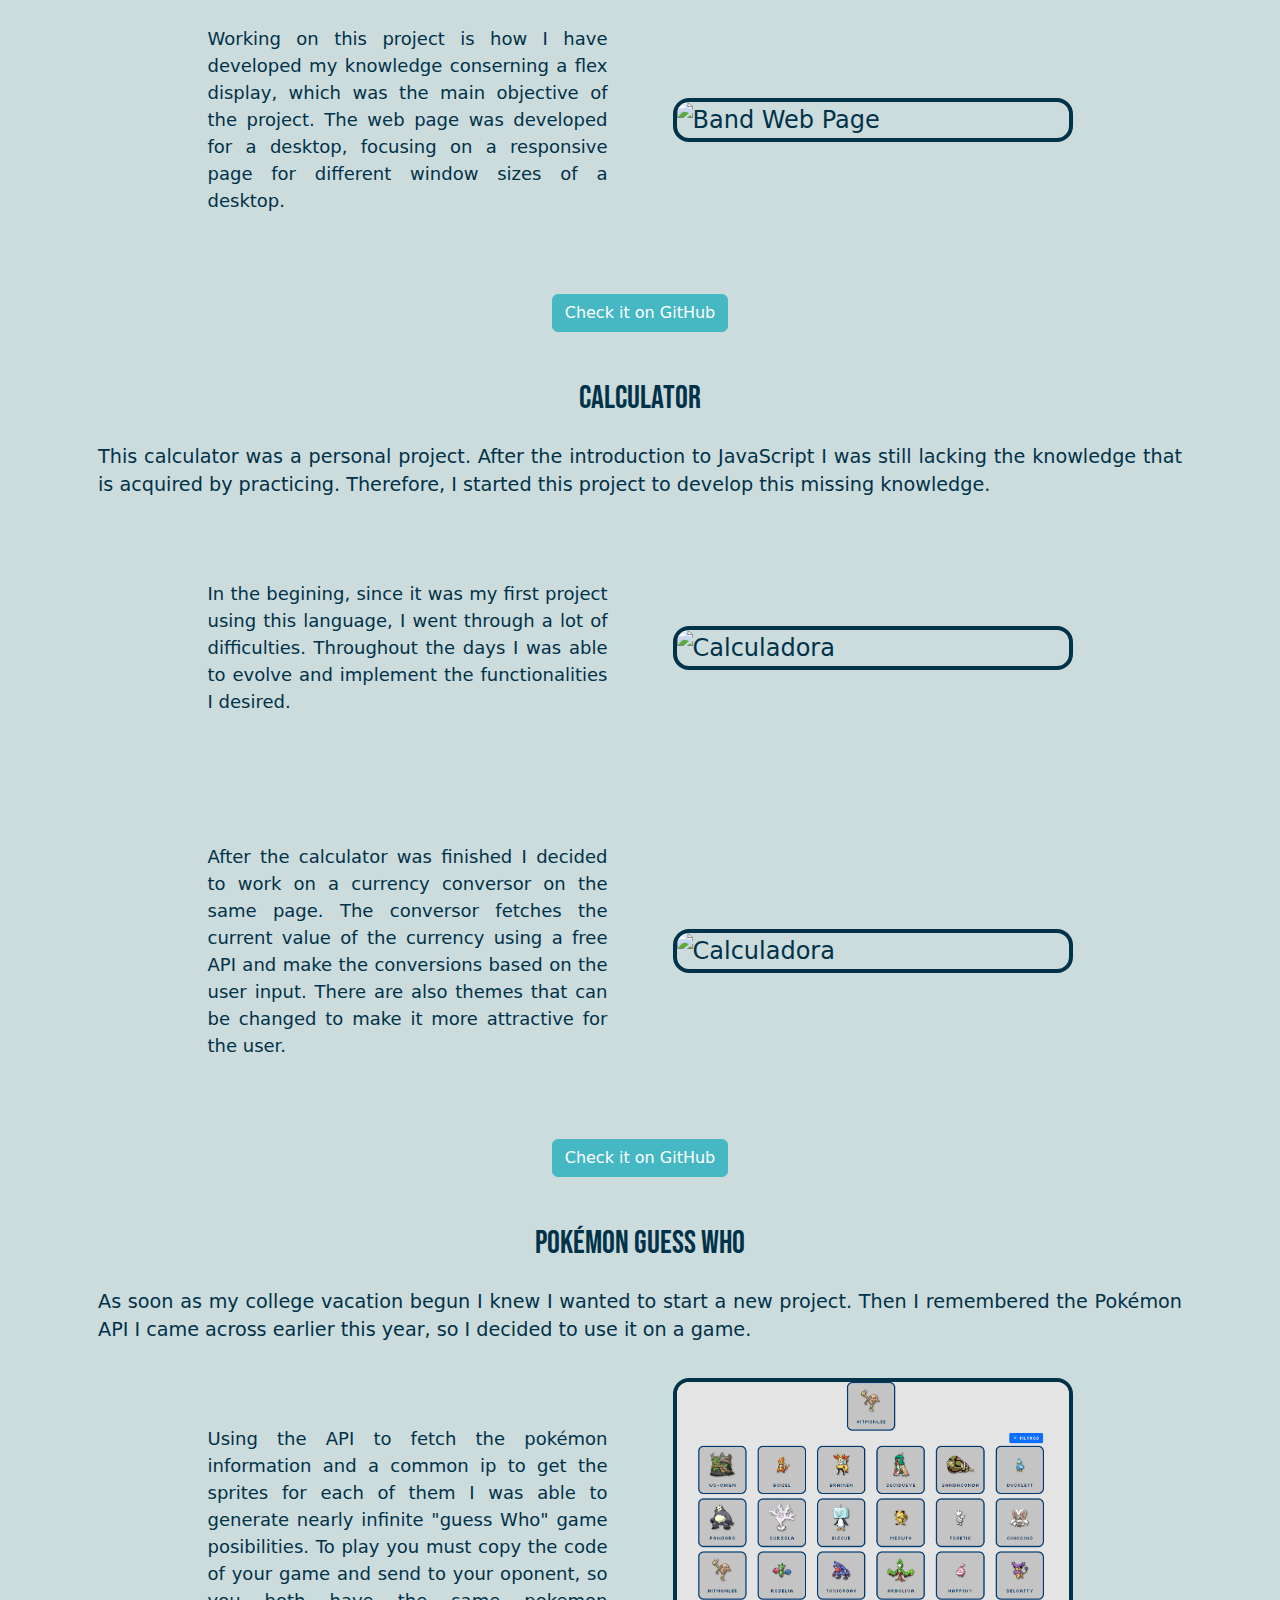
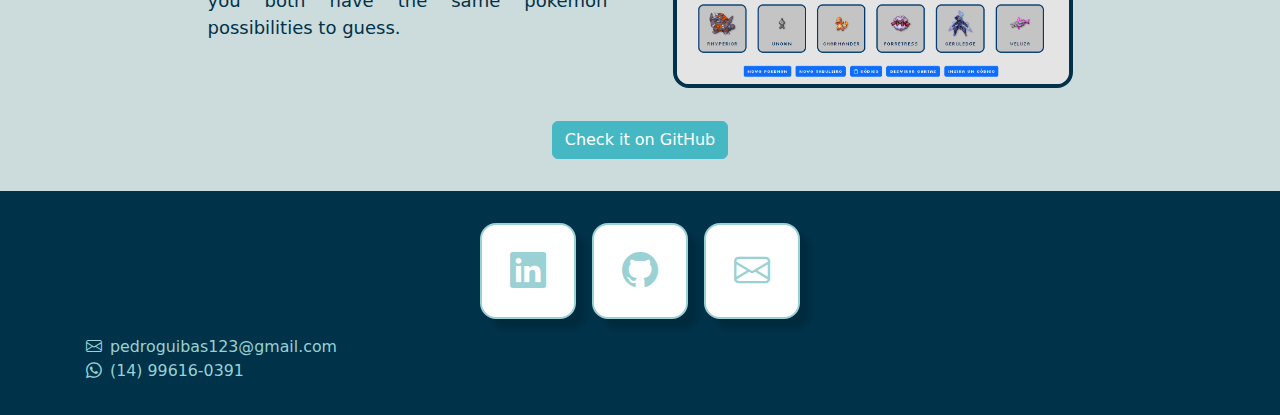
==== commit 61b60f4d: "Correção de classe errada" ====
--- a/portfolio-eng.html
+++ b/portfolio-eng.html
@@ -111,7 +111,7 @@
                     </div>
                     <div class="projeto d-flex flex-column mt-3 mb-3 justify-content-center align-items-center">
                         <h2 class="projectTitle">Pokémon Guess Who</h2>
-                        <p class="projDiscript m-3">As soon as my college vacation begun I knew I wanted to start a new project. Then I remembered the Pokémon API I came across earlier this year, so I decided to use it on a game.</p>
+                        <p class="projIntro m-3">As soon as my college vacation begun I knew I wanted to start a new project. Then I remembered the Pokémon API I came across earlier this year, so I decided to use it on a game.</p>
                         <div class="projDiscriptContainer mt-3 mb-3 col-10 d-flex flex-wrap justify-content-around align-items-center">
                             <p class="projDiscript">Using the API to fetch the pokémon information and a common ip to get the sprites for each of them I was able to generate nearly infinite "guess Who" game posibilities. To play you must copy the code of your game and send to your oponent, so you both have the same pokemon possibilities to guess.</p>
                             <img src="img/Cara-a-caraImg.png" alt="Pokémon Guess Who" class="projImg">
--- a/css/style.css
+++ b/css/style.css
@@ -109,15 +109,8 @@
     transform: translate(-50%, -50%);
     color: #CCDBDC;
 }
-@media screen and (max-width: 991px) {
-    #translateLinkContainerMd {
-        display: flex;
-        justify-content: end;
-        align-items: center;
-    }
-    #translateLinkContainerLg {
-        display: none;
-    }
+.nav-item {
+    font-size: 0.66em;
 }
 
 /* --- Main --- */
@@ -304,4 +297,14 @@
     body {
         font-size: 1.5em;
     }
+}
+@media screen and (max-width: 991px) {
+    #translateLinkContainerMd {
+        display: flex;
+        justify-content: end;
+        align-items: center;
+    }
+    #translateLinkContainerLg {
+        display: none;
+    }
 }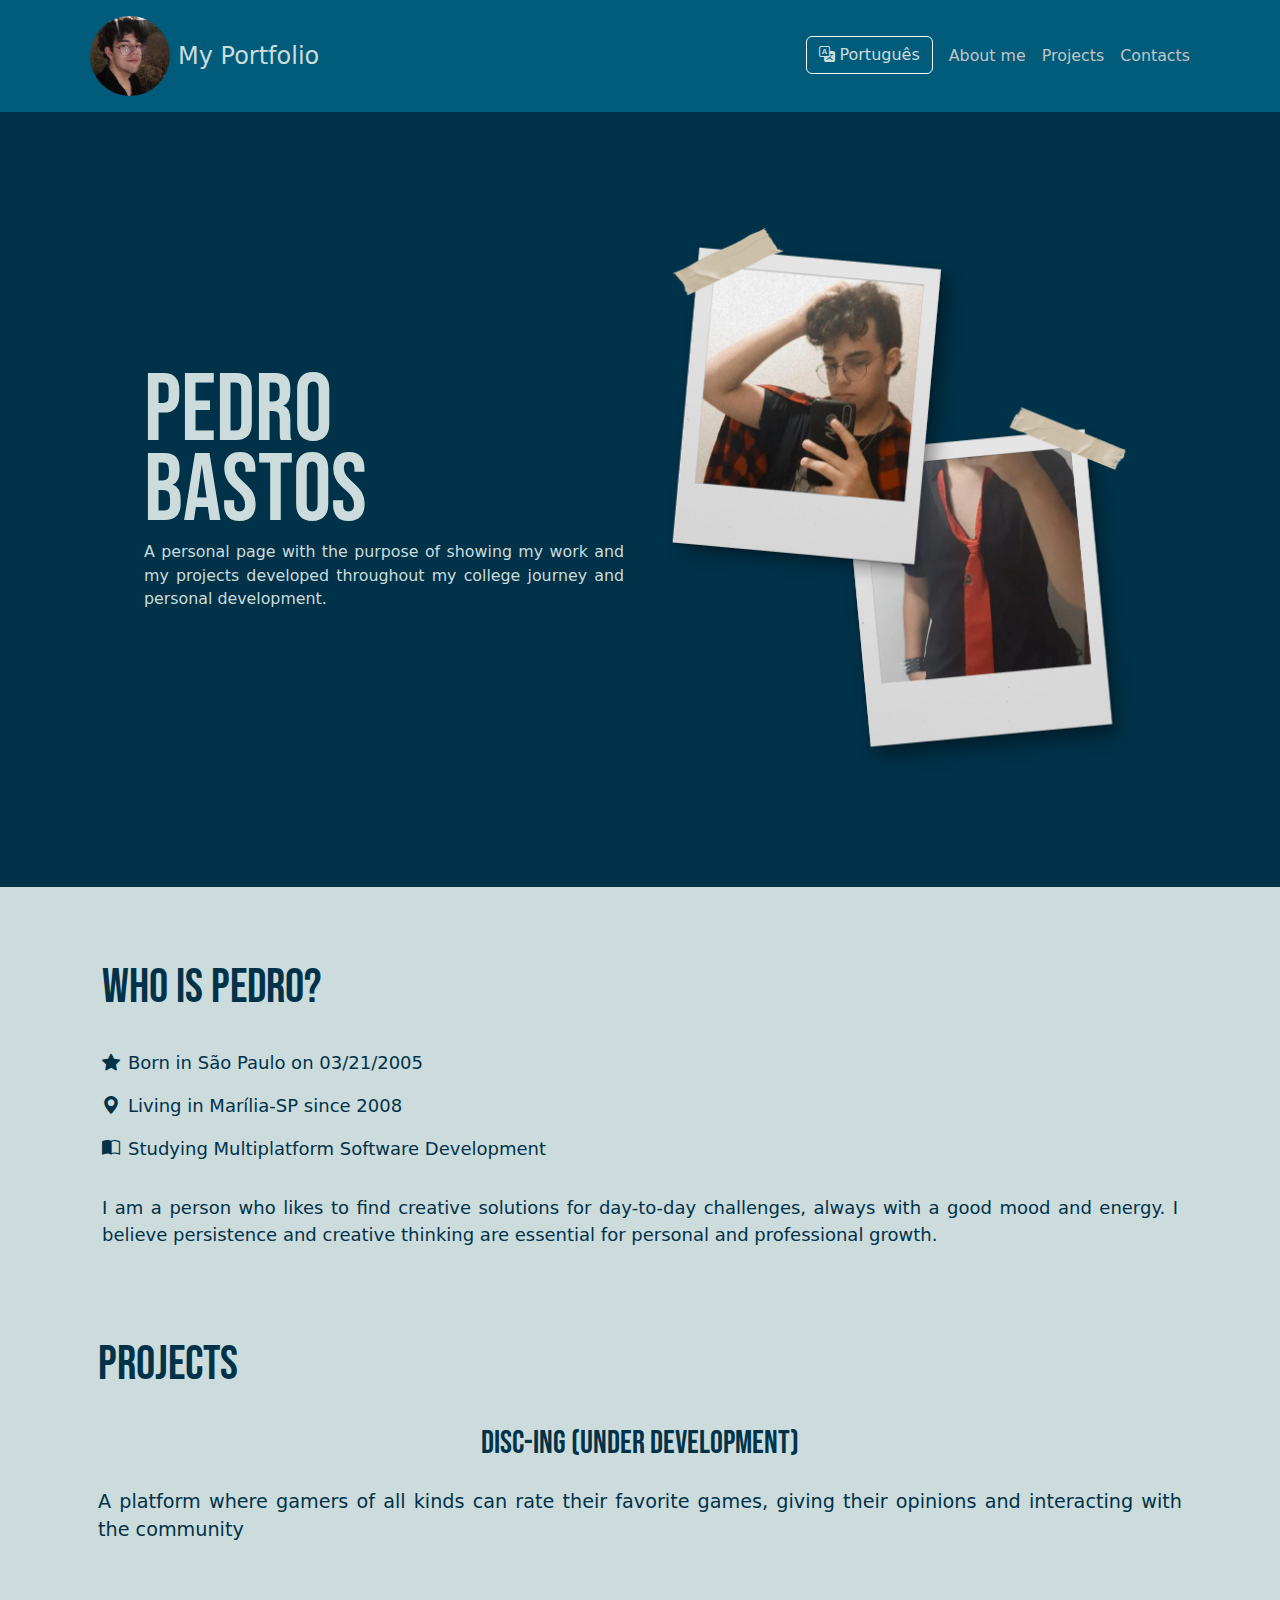
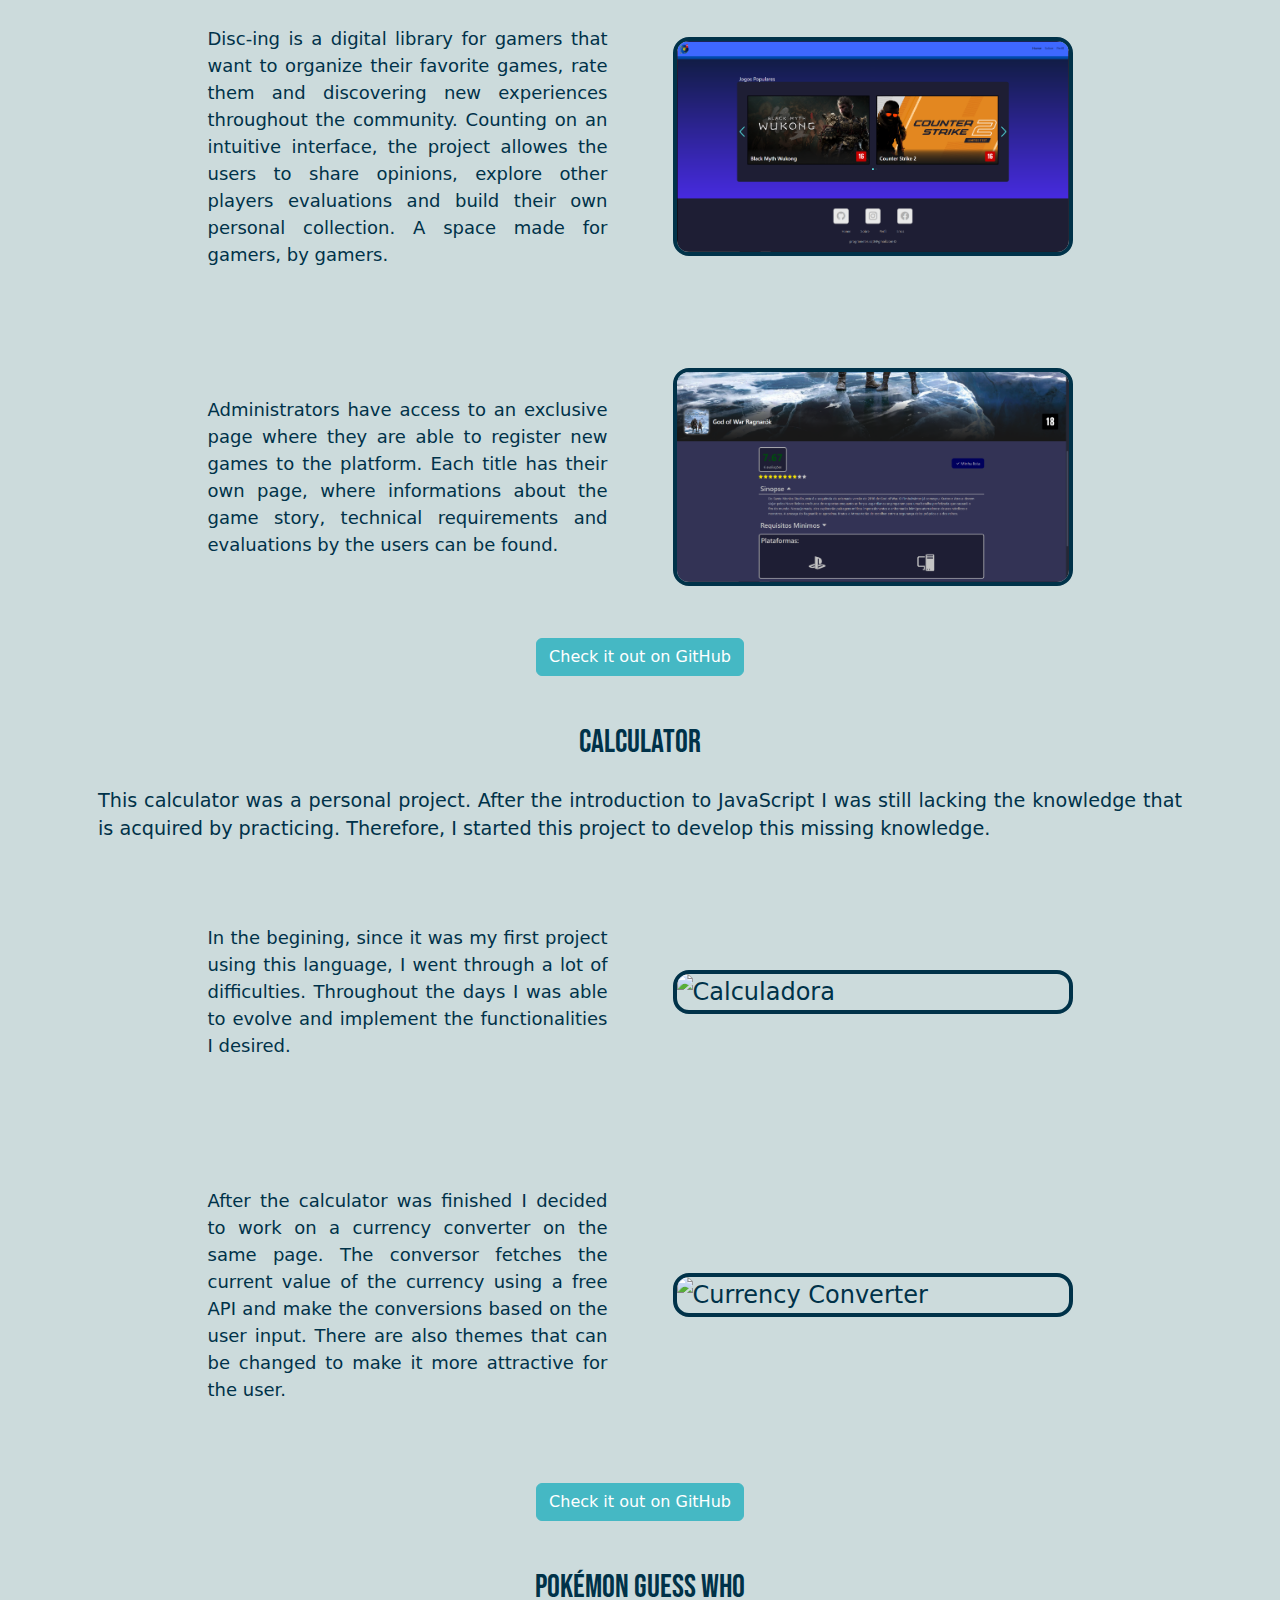
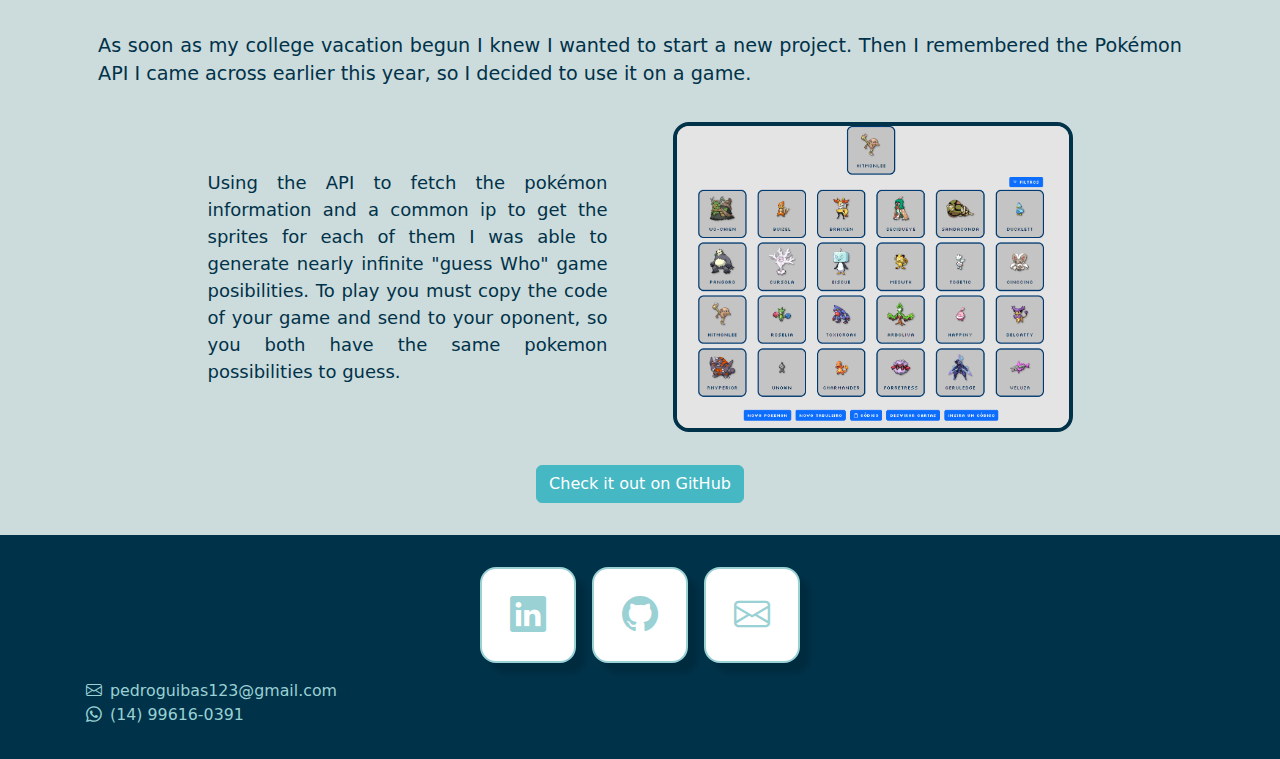
==== commit 2dfea3b7: "Adição de Projeto" ====
--- a/portfolio-eng.html
+++ b/portfolio-eng.html
@@ -88,13 +88,17 @@
                 <div class="projetos container d-flex flex-column justify-content-center">
                     <h1 class="mainTitles">Projects</h1>
                     <div class="projeto d-flex flex-column mt-3 mb-3 justify-content-center align-items-center">
-                        <h2 class="projectTitle">Band Web Page</h2>
-                        <p class="projIntro m-3">This project was one of the first assignments for the Web Development I discipline. The idea was to make a web page for a fictional band called Os Jabuticabos Radicais.</p>
+                        <h2 class="projectTitle">Disc-ing (Under Development)</h2>
+                        <p class="projIntro m-3">A platform where gamers of all kinds can rate their favorite games, giving their opinions and interacting with the community</p>
                         <div class="projDiscriptContainer mt-3 mb-3 col-10 d-flex flex-wrap justify-content-around align-items-center">
-                            <p class="projDiscript">Working on this project is how I have developed my knowledge conserning a flex display, which was the main objective of the project. The web page was developed for a desktop, focusing on a responsive page for different window sizes of a desktop.</p>
-                            <img class="projImg" src="img/jabuticabosCardsImg.png" alt="Band Web Page">
+                            <p class="projDiscript">Disc-ing is a digital library for gamers that want to organize their favorite games, rate them and discovering new experiences throughout the community. Counting on an intuitive interface, the project allowes the users to share opinions, explore other players evaluations and build their own personal collection. A space made for gamers, by gamers.</p>
+                            <img class="projImg" src="img/Disc-ingIndexImage.png" alt="Disc-ing Main Page">
                         </div>
-                        <a href="https://github.com/Pedroguibas/Jabuticabos-Radicais" class="downloadBtn m-3 btn btn-primary">Check it on GitHub</a>
+                        <div class="projDiscriptContainer mt-3 mb-3 col-10 d-flex flex-wrap justify-content-around align-items-center">
+                            <p class="projDiscript">Administrators have access to an exclusive page where they are able to register new games to the platform. Each title has their own page, where informations about the game story, technical requirements and evaluations by the users can be found.</p>
+                            <img class="projImg" src="img/Disc-ingGamePageImage.png" alt="Disc-ing Game Page">
+                        </div>
+                        <a href="https://github.com/Programetes/Disc-ing_2.0" class="downloadBtn m-3 btn btn-primary">Check it out on GitHub</a>
                     </div>   
                     <div class="projeto d-flex flex-column mt-3 mb-3 justify-content-center align-items-center">
                         <h2 class="projectTitle">Calculator</h2>
@@ -104,10 +108,10 @@
                             <img class="projImg" src="img/calcImg.png" alt="Calculadora">
                         </div>
                         <div class="projDiscriptContainer mt-3 mb-3 col-10 d-flex flex-wrap justify-content-around align-items-center">
-                            <p class="projDiscript">After the calculator was finished I decided to work on a currency conversor on the same page. The conversor fetches the current value of the currency using a free API and make the conversions based on the user input. There are also themes that can be changed to make it more attractive for the user.</p>
-                            <img class="projImg" src="img/conversorImg.png" alt="Calculadora">
+                            <p class="projDiscript">After the calculator was finished I decided to work on a currency converter on the same page. The conversor fetches the current value of the currency using a free API and make the conversions based on the user input. There are also themes that can be changed to make it more attractive for the user.</p>
+                            <img class="projImg" src="img/conversorImg.png" alt="Currency Converter">
                         </div>
-                        <a href="https://github.com/Pedroguibas/Calculadora" class="downloadBtn m-3 btn btn-primary">Check it on GitHub</a>
+                        <a href="https://github.com/Pedroguibas/Calculadora" class="downloadBtn m-3 btn btn-primary">Check it out on GitHub</a>
                     </div>
                     <div class="projeto d-flex flex-column mt-3 mb-3 justify-content-center align-items-center">
                         <h2 class="projectTitle">Pokémon Guess Who</h2>
@@ -116,7 +120,7 @@
                             <p class="projDiscript">Using the API to fetch the pokémon information and a common ip to get the sprites for each of them I was able to generate nearly infinite "guess Who" game posibilities. To play you must copy the code of your game and send to your oponent, so you both have the same pokemon possibilities to guess.</p>
                             <img src="img/Cara-a-caraImg.png" alt="Pokémon Guess Who" class="projImg">
                         </div>
-                        <a href="https://github.com/Pedroguibas/Cara-a-Cara" class="downloadBtn m-3 btn btn-primary">Check it on GitHub</a>
+                        <a href="https://github.com/Pedroguibas/Cara-a-Cara" class="downloadBtn m-3 btn btn-primary">Check it out on GitHub</a>
                     </div>           
                 </div>
             </section>
